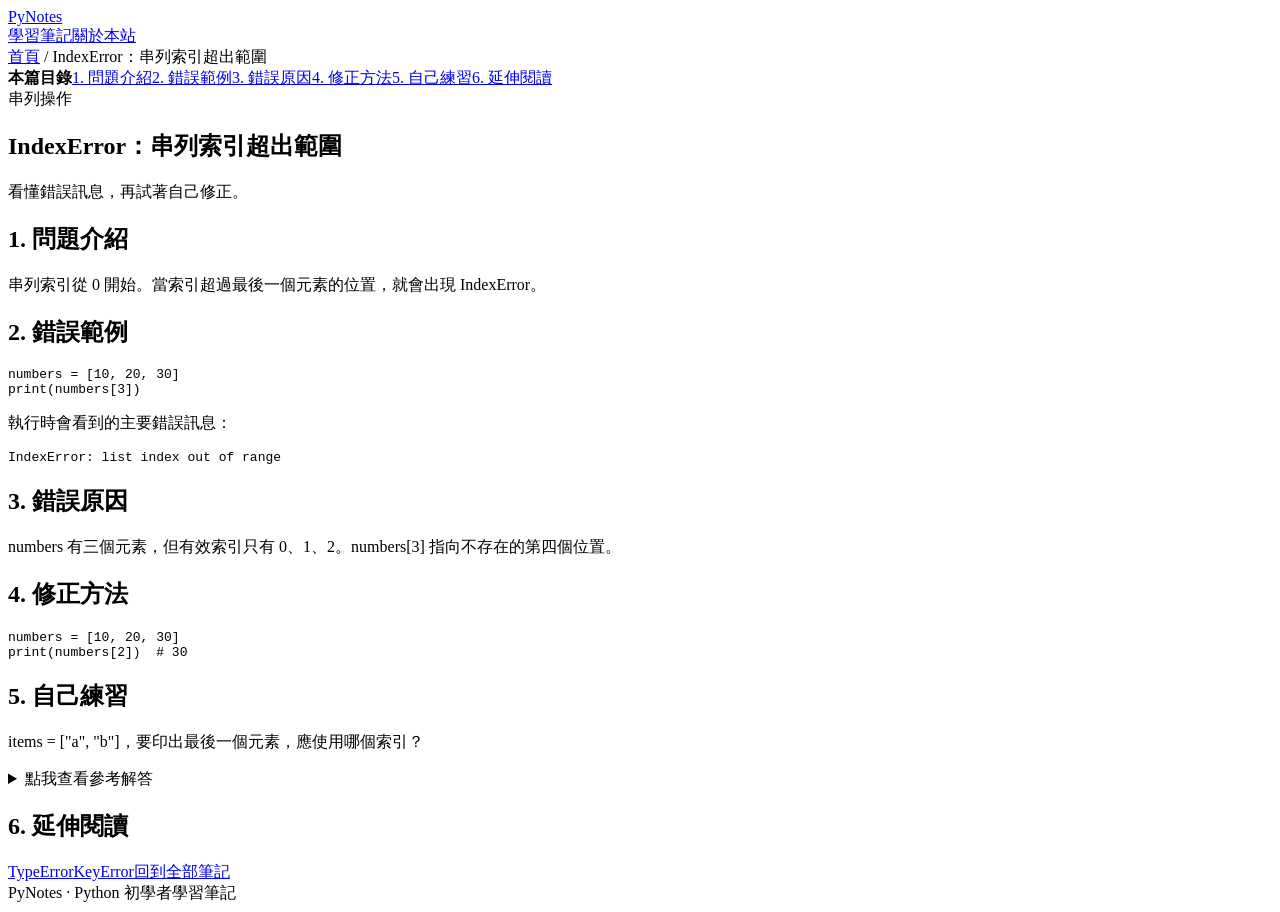
==== indexerror.html @ ad29ce37 "Add files via upload" ====
<!doctype html><html lang="zh-Hant"><head><meta charset="utf-8"><meta name="viewport" content="width=device-width, initial-scale=1"><meta name="description" content="PyNotes：IndexError：串列索引超出範圍 的原因與修正方法。"><title>IndexError：串列索引超出範圍｜PyNotes</title><link rel="stylesheet" href="../css/style.css"><script src="../js/main.js" defer></script></head><body><header class="site-header"><div class="container header-inner"><a class="brand" href="../index.html">Py<span>Notes</span></a><nav class="nav" aria-label="主選單"><a href="../index.html#lessons">學習筆記</a><a href="../index.html#about">關於本站</a></nav></div></header><main class="container"><div class="breadcrumbs"><a href="../index.html">首頁</a> / IndexError：串列索引超出範圍</div><div class="article-layout"><aside class="toc" aria-label="本篇目錄"><strong>本篇目錄</strong><a href="#overview">1. 問題介紹</a><a href="#broken">2. 錯誤範例</a><a href="#why">3. 錯誤原因</a><a href="#fixed">4. 修正方法</a><a href="#practice">5. 自己練習</a><a href="#related">6. 延伸閱讀</a></aside><article class="lesson"><span class="tag">串列操作</span><h1>IndexError：串列索引超出範圍</h1><p class="muted">看懂錯誤訊息，再試著自己修正。</p><section id="overview"><h2>1. 問題介紹</h2><p>串列索引從 0 開始。當索引超過最後一個元素的位置，就會出現 IndexError。</p></section><section id="broken"><h2>2. 錯誤範例</h2><pre><code>numbers = [10, 20, 30]
print(numbers[3])</code></pre><p>執行時會看到的主要錯誤訊息：</p><pre><code>IndexError: list index out of range</code></pre></section><section id="why"><h2>3. 錯誤原因</h2><p>numbers 有三個元素，但有效索引只有 0、1、2。numbers[3] 指向不存在的第四個位置。</p></section><section id="fixed"><h2>4. 修正方法</h2><pre><code>numbers = [10, 20, 30]
print(numbers[2])  # 30</code></pre></section><section id="practice"><h2>5. 自己練習</h2><p>items = [&quot;a&quot;, &quot;b&quot;]，要印出最後一個元素，應使用哪個索引？</p><details><summary>點我查看參考解答</summary><pre><code>items = [&quot;a&quot;, &quot;b&quot;]
print(items[1])</code></pre></details></section><section id="related"><h2>6. 延伸閱讀</h2><div class="related"><a href="typeerror.html">TypeError</a><a href="keyerror.html">KeyError</a><a href="../index.html#lessons">回到全部筆記</a></div></section></article></div></main><footer class="site-footer"><div class="container">PyNotes · Python 初學者學習筆記</div></footer></body></html>
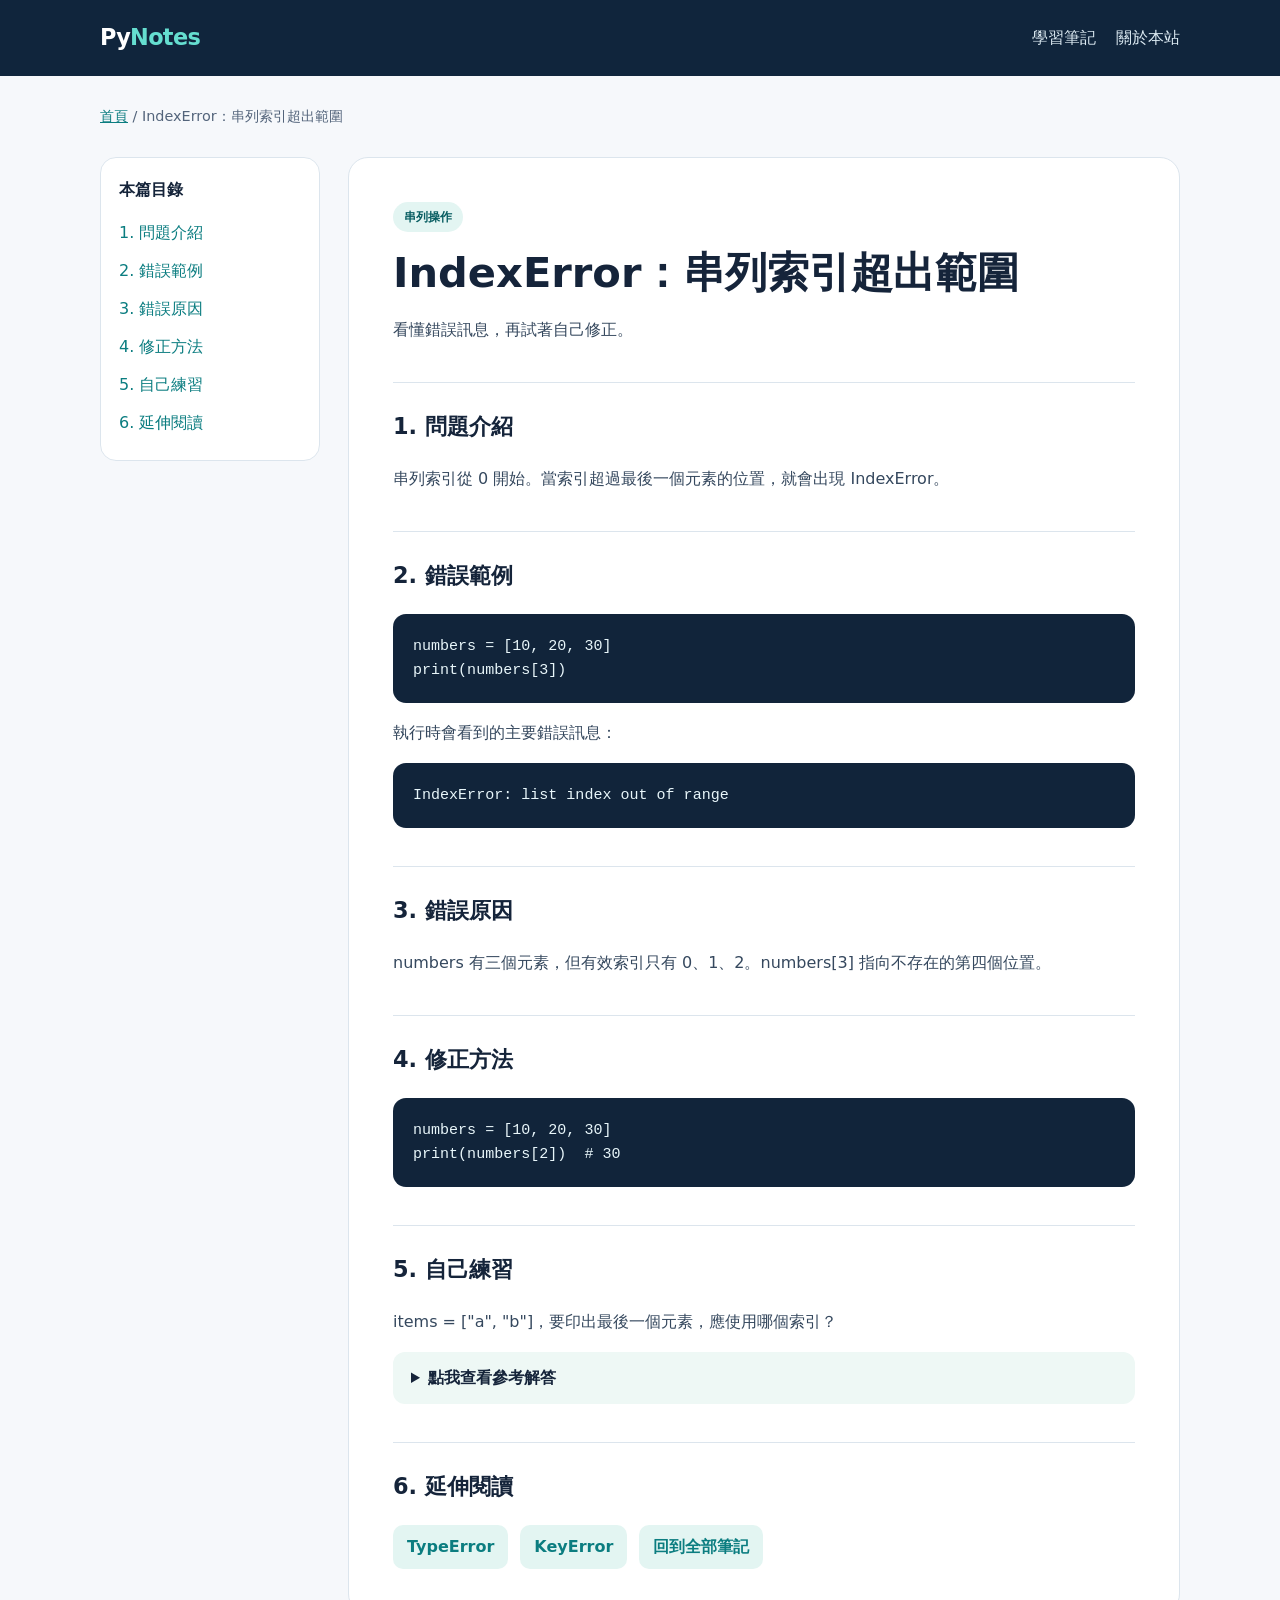
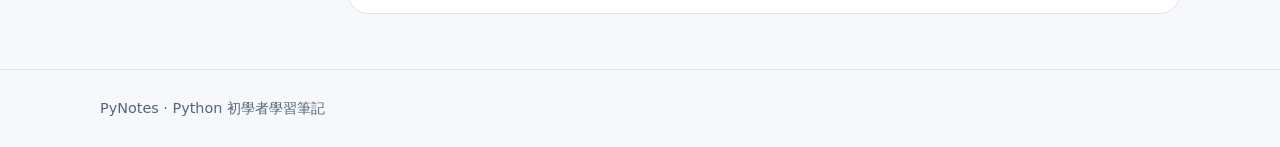
==== commit 25e1dc7d: "Update indexerror.html" ====
--- a/indexerror.html
+++ b/indexerror.html
@@ -1,4 +1,4 @@
-<!doctype html><html lang="zh-Hant"><head><meta charset="utf-8"><meta name="viewport" content="width=device-width, initial-scale=1"><meta name="description" content="PyNotes：IndexError：串列索引超出範圍 的原因與修正方法。"><title>IndexError：串列索引超出範圍｜PyNotes</title><link rel="stylesheet" href="../css/style.css"><script src="../js/main.js" defer></script></head><body><header class="site-header"><div class="container header-inner"><a class="brand" href="../index.html">Py<span>Notes</span></a><nav class="nav" aria-label="主選單"><a href="../index.html#lessons">學習筆記</a><a href="../index.html#about">關於本站</a></nav></div></header><main class="container"><div class="breadcrumbs"><a href="../index.html">首頁</a> / IndexError：串列索引超出範圍</div><div class="article-layout"><aside class="toc" aria-label="本篇目錄"><strong>本篇目錄</strong><a href="#overview">1. 問題介紹</a><a href="#broken">2. 錯誤範例</a><a href="#why">3. 錯誤原因</a><a href="#fixed">4. 修正方法</a><a href="#practice">5. 自己練習</a><a href="#related">6. 延伸閱讀</a></aside><article class="lesson"><span class="tag">串列操作</span><h1>IndexError：串列索引超出範圍</h1><p class="muted">看懂錯誤訊息，再試著自己修正。</p><section id="overview"><h2>1. 問題介紹</h2><p>串列索引從 0 開始。當索引超過最後一個元素的位置，就會出現 IndexError。</p></section><section id="broken"><h2>2. 錯誤範例</h2><pre><code>numbers = [10, 20, 30]
+<!doctype html><html lang="zh-Hant"><head><meta charset="utf-8"><meta name="viewport" content="width=device-width, initial-scale=1"><meta name="description" content="PyNotes：IndexError：串列索引超出範圍 的原因與修正方法。"><title>IndexError：串列索引超出範圍｜PyNotes</title><link rel="stylesheet" href="style.css"><script src="main.js" defer></script></head><body><header class="site-header"><div class="container header-inner"><a class="brand" href="index.html">Py<span>Notes</span></a><nav class="nav" aria-label="主選單"><a href="index.html#lessons">學習筆記</a><a href="index.html#about">關於本站</a></nav></div></header><main class="container"><div class="breadcrumbs"><a href="index.html">首頁</a> / IndexError：串列索引超出範圍</div><div class="article-layout"><aside class="toc" aria-label="本篇目錄"><strong>本篇目錄</strong><a href="#overview">1. 問題介紹</a><a href="#broken">2. 錯誤範例</a><a href="#why">3. 錯誤原因</a><a href="#fixed">4. 修正方法</a><a href="#practice">5. 自己練習</a><a href="#related">6. 延伸閱讀</a></aside><article class="lesson"><span class="tag">串列操作</span><h1>IndexError：串列索引超出範圍</h1><p class="muted">看懂錯誤訊息，再試著自己修正。</p><section id="overview"><h2>1. 問題介紹</h2><p>串列索引從 0 開始。當索引超過最後一個元素的位置，就會出現 IndexError。</p></section><section id="broken"><h2>2. 錯誤範例</h2><pre><code>numbers = [10, 20, 30]
 print(numbers[3])</code></pre><p>執行時會看到的主要錯誤訊息：</p><pre><code>IndexError: list index out of range</code></pre></section><section id="why"><h2>3. 錯誤原因</h2><p>numbers 有三個元素，但有效索引只有 0、1、2。numbers[3] 指向不存在的第四個位置。</p></section><section id="fixed"><h2>4. 修正方法</h2><pre><code>numbers = [10, 20, 30]
 print(numbers[2])  # 30</code></pre></section><section id="practice"><h2>5. 自己練習</h2><p>items = [&quot;a&quot;, &quot;b&quot;]，要印出最後一個元素，應使用哪個索引？</p><details><summary>點我查看參考解答</summary><pre><code>items = [&quot;a&quot;, &quot;b&quot;]
-print(items[1])</code></pre></details></section><section id="related"><h2>6. 延伸閱讀</h2><div class="related"><a href="typeerror.html">TypeError</a><a href="keyerror.html">KeyError</a><a href="../index.html#lessons">回到全部筆記</a></div></section></article></div></main><footer class="site-footer"><div class="container">PyNotes · Python 初學者學習筆記</div></footer></body></html>+print(items[1])</code></pre></details></section><section id="related"><h2>6. 延伸閱讀</h2><div class="related"><a href="typeerror.html">TypeError</a><a href="keyerror.html">KeyError</a><a href="index.html#lessons">回到全部筆記</a></div></section></article></div></main><footer class="site-footer"><div class="container">PyNotes · Python 初學者學習筆記</div></footer></body></html>
--- a/style.css
+++ b/style.css
@@ -0,0 +1 @@
+:root{--bg:#f6f8fb;--surface:#fff;--ink:#15243a;--muted:#53647b;--line:#dce5ed;--accent:#0b7d80;--accent-soft:#e3f5f2;--navy:#10253c;--radius:18px}*{box-sizing:border-box}html{scroll-behavior:smooth}body{margin:0;font-family:system-ui,-apple-system,'Noto Sans TC',sans-serif;background:var(--bg);color:var(--ink);line-height:1.75}a{color:var(--accent)}a:focus-visible,button:focus-visible,input:focus-visible,summary:focus-visible{outline:3px solid #f3aa37;outline-offset:3px}.container{width:min(1080px,calc(100% - 36px));margin:auto}.site-header{background:var(--navy);color:#fff}.header-inner{display:flex;justify-content:space-between;align-items:center;min-height:76px;gap:16px}.brand{font-size:1.4rem;font-weight:800;color:white;text-decoration:none;letter-spacing:-.03em}.brand span{color:#65ded0}.nav{display:flex;gap:20px}.nav a{color:#dceaf2;text-decoration:none}.nav a:hover{text-decoration:underline}.hero{padding:70px 0 52px;background:linear-gradient(130deg,#10253c,#174f60);color:white}.eyebrow{color:#80e5d6;font-weight:700;letter-spacing:.1em;text-transform:uppercase;font-size:.8rem}.hero h1{font-size:clamp(2rem,5vw,3.5rem);line-height:1.2;max-width:750px;margin:10px 0 18px}.hero p{max-width:680px;color:#d5e7ed;font-size:1.1rem}.hero .cta{display:inline-block;background:#76e0d3;color:#103447;font-weight:800;padding:10px 20px;border-radius:10px;text-decoration:none;margin-top:14px}.section{padding:50px 0}.section-heading{display:flex;justify-content:space-between;align-items:end;gap:20px;flex-wrap:wrap}.section h2{font-size:1.7rem;margin:0 0 10px}.muted{color:var(--muted)}.search{width:min(340px,100%);padding:12px 14px;border:1px solid #b7c9d4;border-radius:12px;background:#fff;font:inherit}.grid{display:grid;grid-template-columns:repeat(3,minmax(0,1fr));gap:18px;margin-top:24px}.card{background:var(--surface);border:1px solid var(--line);border-radius:var(--radius);padding:24px;box-shadow:0 5px 20px #0c23400a}.card .tag,.tag{display:inline-block;border-radius:30px;background:var(--accent-soft);color:#075d61;font-size:.78rem;font-weight:800;padding:4px 11px}.card h3{margin:14px 0 8px;font-size:1.25rem}.card p{color:var(--muted);margin:0 0 18px}.card a{font-weight:750;text-decoration:none}.card a:hover{text-decoration:underline}.notice{background:#eaf2f8;border-left:4px solid #3d819c;border-radius:12px;padding:18px 22px;margin:26px 0}.site-footer{border-top:1px solid var(--line);padding:26px 0;color:var(--muted);font-size:.9rem}.breadcrumbs{font-size:.9rem;margin:28px 0;color:var(--muted)}.article-layout{display:grid;grid-template-columns:220px minmax(0,1fr);gap:28px;align-items:start;padding-bottom:55px}.toc{position:sticky;top:18px;background:#fff;border:1px solid var(--line);border-radius:16px;padding:18px}.toc strong{display:block;margin-bottom:10px}.toc a{display:block;text-decoration:none;padding:5px 0}.lesson{background:#fff;border:1px solid var(--line);border-radius:20px;padding:clamp(22px,4vw,44px)}.lesson h1{font-size:clamp(1.9rem,4vw,2.6rem);line-height:1.3;margin:14px 0}.lesson h2{font-size:1.4rem;margin-top:38px;border-top:1px solid var(--line);padding-top:24px;scroll-margin-top:20px}.lesson p{color:#35485e}.lesson pre{background:#11243a;color:#e8f6fa;padding:20px;border-radius:13px;overflow-x:auto;font-size:.94rem;line-height:1.65}.lesson code{font-family:ui-monospace,SFMono-Regular,Consolas,monospace}.lesson :not(pre)>code{background:#e9f0f4;padding:2px 5px;border-radius:5px}.lesson details{background:#eef8f5;padding:12px 18px;border-radius:12px}.lesson summary{cursor:pointer;font-weight:700}.related{display:flex;flex-wrap:wrap;gap:12px}.related a{background:#e3f5f2;padding:8px 14px;border-radius:10px;text-decoration:none;font-weight:650}.empty{margin-top:18px}.steps{padding-left:22px}@media(max-width:780px){.grid{grid-template-columns:repeat(2,minmax(0,1fr))}.article-layout{grid-template-columns:1fr}.toc{position:static}.hero{padding:52px 0 42px}}@media(max-width:520px){.grid{grid-template-columns:1fr}.header-inner{min-height:65px}.nav{gap:12px}.hero h1{font-size:2rem}.lesson{padding:20px}.section{padding:36px 0}}
